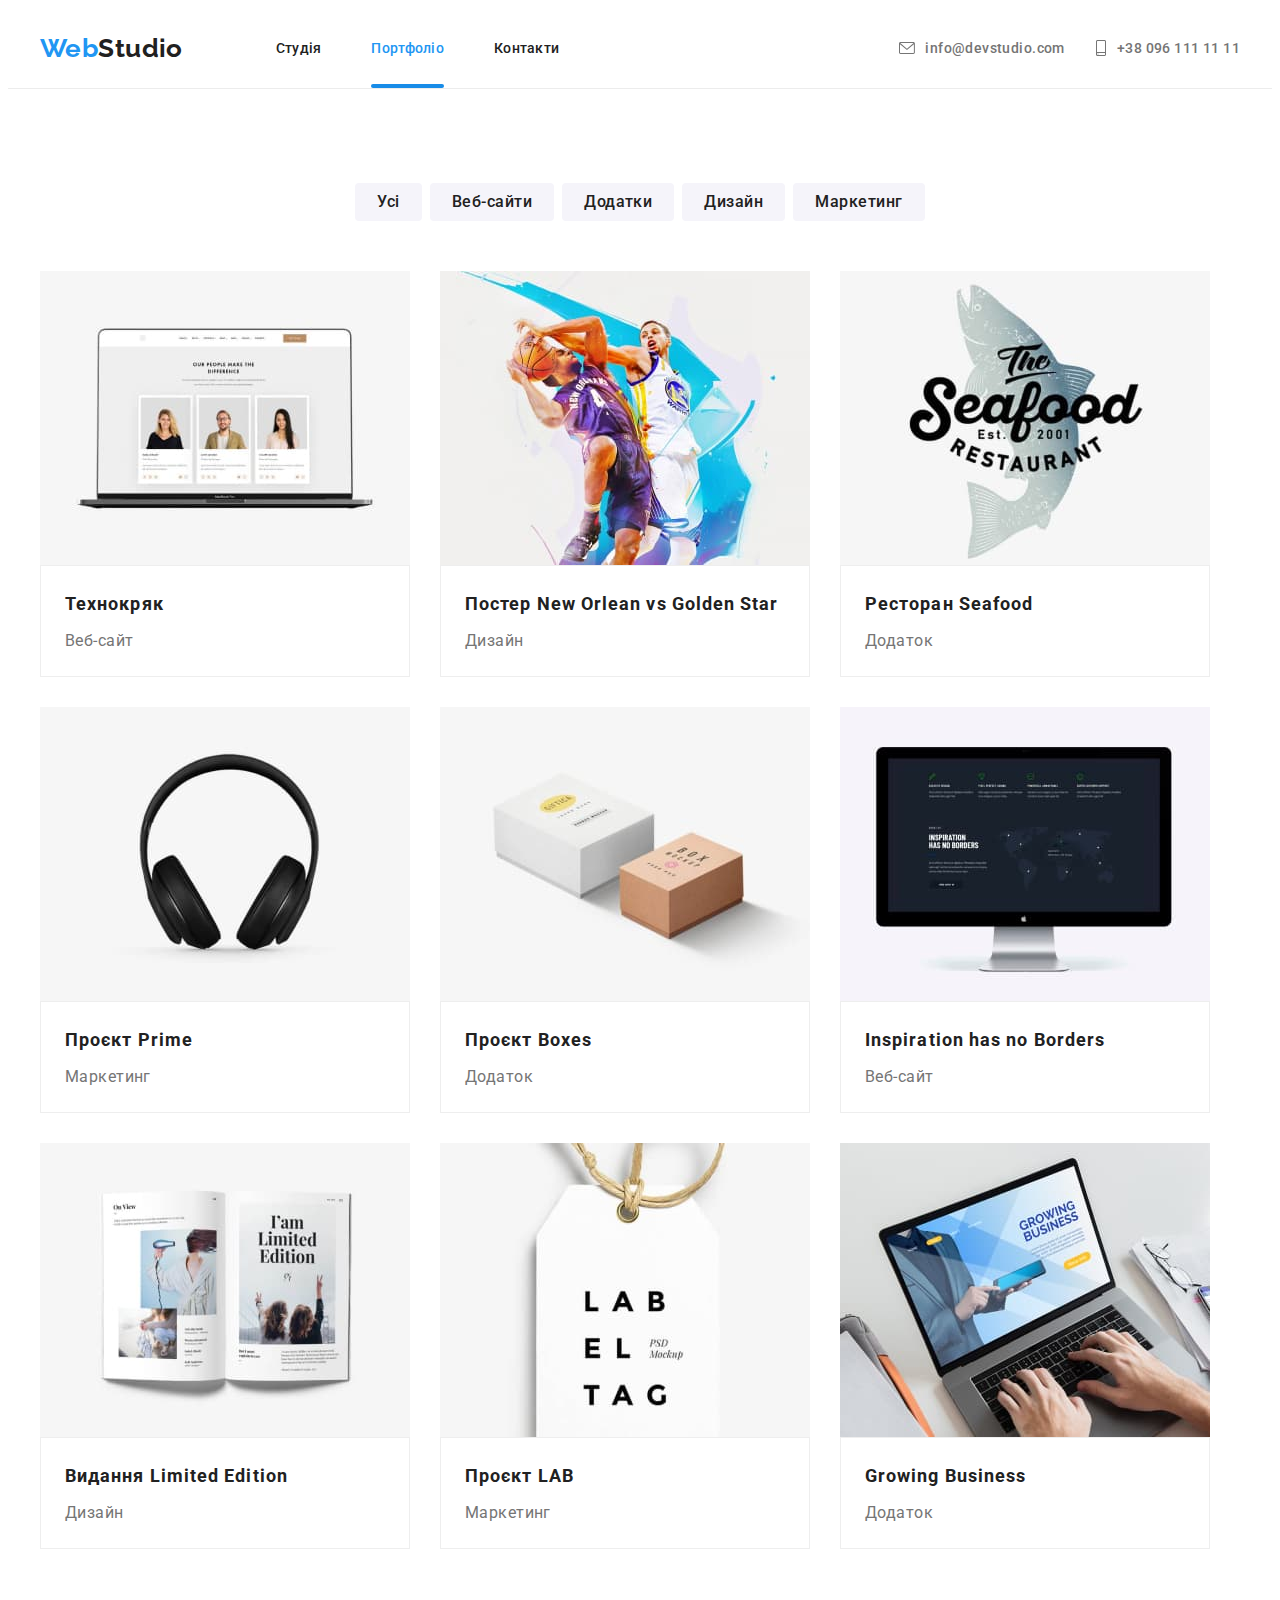
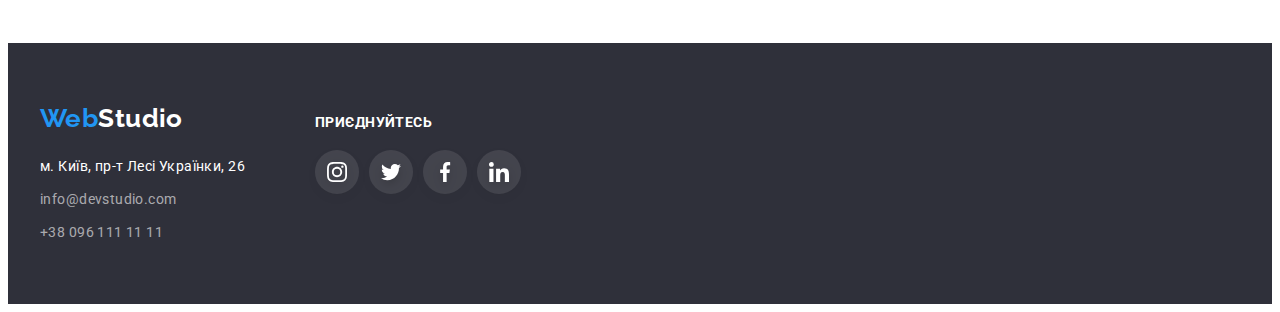
==== portfolio.html @ 24f04f9a "Initial commit" ====
<!DOCTYPE html>
<html lang="uk">
  <head>
    <meta charset="UTF-8" />
    <meta http-equiv="X-UA-Compatible" content="IE=edge" />
    <meta name="viewport" content="width=device-width, initial-scale=1.0" />
    <title>Портфоліо</title>
    <link rel="preconnect" href="https://fonts.googleapis.com" />
    <link rel="preconnect" href="https://fonts.gstatic.com" crossorigin />
    <link
      href="https://fonts.googleapis.com/css2?family=Raleway:wght@700&family=Roboto:wght@400;500;700;900&display=swap"
      rel="stylesheet"
    />
    <link
      rel="stylesheet"
      href="https://cdnjs.cloudflare.com/ajax/libs/modern-normalize/1.1.0/modern-normalize.min.css"
      integrity="sha512-wpPYUAdjBVSE4KJnH1VR1HeZfpl1ub8YT/NKx4PuQ5NmX2tKuGu6U/JRp5y+Y8XG2tV+wKQpNHVUX03MfMFn9Q=="
      crossorigin="anonymous"
      referrerpolicy="no-referrer"
    />
    <link rel="stylesheet" href="./css/styles.css" />
  </head>
  <body>
    <!-- Шапка сайту -->
    <header class="menu">
      <div class="main-nav container">
        <nav class="navi">
          <a class="logo link" href="./index.html">Web<span class="logo-text-header">Studio</span></a>

          <ul class="navi-items list">
            <li class="item">
              <a class="header-link" href="./index.html">Студія</a>
            </li>
            <li class="item">
              <a class="header-link current" href="./portfolio.html">Портфоліо</a>
            </li>
            <li class="item"><a class="header-link" href="#">Контакти</a></li>
          </ul>
        </nav>

        <ul class="navi-contacts list">
          <li class="item">
            <a class="navi-link" href="mailto:info@devstudio.com">
              <svg class="navi-icon" width="16" height="12">
                <use href="./images/sprite.svg#icon-envelope"></use>
              </svg>
              info@devstudio.com</a
            >
          </li>
          <li class="item">
            <a class="navi-link" href="tel:+380961111111">
              <svg class="navi-icon" width="12" height="16">
                <use href="./images/sprite.svg#icon-smartphone"></use></svg
              >+38 096 111 11 11</a
            >
          </li>
        </ul>
      </div>
    </header>

    <main>
      <section class="portfolio section">
        <div class="container">
          <h1 class="visually-hidden">Наші проєкти</h1>
          <ul class="filter-items list">
            <li class="item">
              <button type="button" class="btn-secondary">Усі</button>
            </li>
            <li class="item">
              <button type="button" class="btn-secondary">Веб-сайти</button>
            </li>
            <li class="item">
              <button type="button" class="btn-secondary">Додатки</button>
            </li>
            <li class="item">
              <button type="button" class="btn-secondary">Дизайн</button>
            </li>
            <li class="item">
              <button type="button" class="btn-secondary">Маркетинг</button>
            </li>
          </ul>

          <ul class="cards list">
            <li class="card">
              <a class="card-link" href="#">
                <div class="card-thumb">
                  <img class="card-img" src="./images/project1.jpg" width="370" height="294" alt="Технокряк" />
                  <div class="card-overlay">
                    <p class="card-overlay-desc">
                      Ресурс пропонує комплексні пропозиції з різним рівнем функціоналу та сервісів. Все це дозволить
                      відвідувачу отримати вичерпні відомості про компанію чи приватну особу.
                    </p>
                  </div>
                </div>

                <div class="card-desc">
                  <h2 class="card-title">Технокряк</h2>
                  <p class="card-type">Веб-сайт</p>
                </div>
              </a>
            </li>

            <li class="card">
              <a class="card-link" href="#">
                <div class="card-thumb">
                  <img
                    class="card-img"
                    src="./images/project2.jpg"
                    width="370"
                    height="294"
                    alt="Постер New Orlean vs Golden Star"
                  />
                  <div class="card-overlay">
                    <p class="card-overlay-desc">
                      Ресурс пропонує комплексні пропозиції з різним рівнем функціоналу та сервісів. Все це дозволить
                      відвідувачу отримати вичерпні відомості про компанію чи приватну особу.
                    </p>
                  </div>
                </div>

                <div class="card-desc">
                  <h2 class="card-title">Постер New Orlean vs Golden Star</h2>
                  <p class="card-type">Дизайн</p>
                </div>
              </a>
            </li>

            <li class="card">
              <a class="card-link" href="#">
                <div class="card-thumb">
                  <img class="card-img" src="./images/project3.jpg" width="370" height="294" alt="Ресторан Seafood" />
                  <div class="card-overlay">
                    <p class="card-overlay-desc">
                      Ресурс пропонує комплексні пропозиції з різним рівнем функціоналу та сервісів. Все це дозволить
                      відвідувачу отримати вичерпні відомості про компанію чи приватну особу.
                    </p>
                  </div>
                </div>

                <div class="card-desc">
                  <h2 class="card-title">Ресторан Seafood</h2>
                  <p class="card-type">Додаток</p>
                </div>
              </a>
            </li>

            <li class="card">
              <a class="card-link" href="#">
                <div class="card-thumb">
                  <img class="card-img" src="./images/project4.jpg" width="370" height="294" alt="Проєкт Prime" />
                  <div class="card-overlay">
                    <p class="card-overlay-desc">
                      Ресурс пропонує комплексні пропозиції з різним рівнем функціоналу та сервісів. Все це дозволить
                      відвідувачу отримати вичерпні відомості про компанію чи приватну особу.
                    </p>
                  </div>
                </div>

                <div class="card-desc">
                  <h2 class="card-title">Проєкт Prime</h2>
                  <p class="card-type">Маркетинг</p>
                </div>
              </a>
            </li>

            <li class="card">
              <a class="card-link" href="#">
                <div class="card-thumb">
                  <img class="card-img" src="./images/project5.jpg" width="370" height="294" alt="Проєкт Boxes" />
                  <div class="card-overlay">
                    <p class="card-overlay-desc">
                      Ресурс пропонує комплексні пропозиції з різним рівнем функціоналу та сервісів. Все це дозволить
                      відвідувачу отримати вичерпні відомості про компанію чи приватну особу.
                    </p>
                  </div>
                </div>

                <div class="card-desc">
                  <h2 class="card-title">Проєкт Boxes</h2>
                  <p class="card-type">Додаток</p>
                </div>
              </a>
            </li>

            <li class="card">
              <a class="card-link" href="#">
                <div class="card-thumb">
                  <img
                    class="card-img"
                    src="./images/project6.jpg"
                    width="370"
                    height="294"
                    alt="Inspiration has no Borders"
                  />
                  <div class="card-overlay">
                    <p class="card-overlay-desc">
                      Ресурс пропонує комплексні пропозиції з різним рівнем функціоналу та сервісів. Все це дозволить
                      відвідувачу отримати вичерпні відомості про компанію чи приватну особу.
                    </p>
                  </div>
                </div>

                <div class="card-desc">
                  <h2 class="card-title">Inspiration has no Borders</h2>
                  <p class="card-type">Веб-сайт</p>
                </div>
              </a>
            </li>

            <li class="card">
              <a class="card-link" href="#">
                <div class="card-thumb">
                  <img
                    class="card-img"
                    src="./images/project7.jpg"
                    width="370"
                    height="294"
                    alt="Видання Limited Edition"
                  />
                  <div class="card-overlay">
                    <p class="card-overlay-desc">
                      Ресурс пропонує комплексні пропозиції з різним рівнем функціоналу та сервісів. Все це дозволить
                      відвідувачу отримати вичерпні відомості про компанію чи приватну особу.
                    </p>
                  </div>
                </div>

                <div class="card-desc">
                  <h2 class="card-title">Видання Limited Edition</h2>
                  <p class="card-type">Дизайн</p>
                </div>
              </a>
            </li>

            <li class="card">
              <a class="card-link" href="#">
                <div class="card-thumb">
                  <img class="card-img" src="./images/project8.jpg" width="370" height="294" alt="Проєкт LAB" />
                  <div class="card-overlay">
                    <p class="card-overlay-desc">
                      Ресурс пропонує комплексні пропозиції з різним рівнем функціоналу та сервісів. Все це дозволить
                      відвідувачу отримати вичерпні відомості про компанію чи приватну особу.
                    </p>
                  </div>
                </div>

                <div class="card-desc">
                  <h2 class="card-title">Проєкт LAB</h2>
                  <p class="card-type">Маркетинг</p>
                </div>
              </a>
            </li>

            <li class="card">
              <a class="card-link" href="#">
                <div class="card-thumb">
                  <img class="card-img" src="./images/project9.jpg" width="370" height="294" alt="Growing Business" />
                  <div class="card-overlay">
                    <p class="card-overlay-desc">
                      Ресурс пропонує комплексні пропозиції з різним рівнем функціоналу та сервісів. Все це дозволить
                      відвідувачу отримати вичерпні відомості про компанію чи приватну особу.
                    </p>
                  </div>
                </div>

                <div class="card-desc">
                  <h2 class="card-title">Growing Business</h2>
                  <p class="card-type">Додаток</p>
                </div>
              </a>
            </li>
          </ul>
        </div>
      </section>
    </main>

    <!-- Підвал -->
    <footer class="footer">
      <div class="container">
        <div class="footer-info">
          <a class="logo" href="./index.html">Web<span class="logo-text-footer">Studio</span></a>
          <address class="footer-contacts">
            <ul class="address-list list">
              <li class="address-item">
                <a
                  class="address-link"
                  href="https://goo.gl/maps/n3ZvedRcKPrbeR4S9"
                  target="_blank"
                  rel="noreferrer noopener nofollow"
                  >м. Київ, пр-т Лесі Українки, 26</a
                >
              </li>
              <li class="address-item">
                <a class="footer-link" href="mailto:info@devstudio.com">info@devstudio.com</a>
              </li>
              <li class="address-item">
                <a class="footer-link" href="tel:+380961111111">+38 096 111 11 11</a>
              </li>
            </ul>
          </address>
        </div>

        <div class="join-us">
          <p class="join-us-title capitalize">Приєднуйтесь</p>
          <ul class="join-us-links list">
            <li class="thumb">
              <a class="social-link-footer" href="#">
                <svg class="footer-icon" width="20" height="20">
                  <use href="./images/sprite.svg#icon-instagram"></use>
                </svg>
              </a>
            </li>
            <li class="thumb">
              <a class="social-link-footer" href="#">
                <svg class="footer-icon" width="20" height="20">
                  <use href="./images/sprite.svg#icon-twitter"></use>
                </svg>
              </a>
            </li>
            <li class="thumb">
              <a class="social-link-footer" href="#">
                <svg class="footer-icon" width="20" height="20">
                  <use href="./images/sprite.svg#icon-facebook"></use>
                </svg>
              </a>
            </li>
            <li class="thumb">
              <a class="social-link-footer" href="#">
                <svg class="footer-icon" width="20" height="20">
                  <use href="./images/sprite.svg#icon-linkedin"></use>
                </svg>
              </a>
            </li>
          </ul>
        </div>
      </div>
    </footer>
  </body>
</html>
---- css/styles.css ----
/* 2196F3 blue logo color */
/* 000000 black logo color */
/* FFFFFF white main bgd color */
/* 212121 main font color */
/* 757575 tel color */
/* 757575 p color */

:root {
  --main-font-color: #212121;
  --main-bgd-color: #ffffff;
  --paragraph-color: #757575;
  --primary-logo-color: #2196f3;
  --contacts-color: rgba(255, 255, 255, 0.6);
  --btn-secondary-color: #f5f4fa;
  --btn-active-color: #188ce8;
  --card-border-color: #eeeeee;
  --footer-bgd-color: #2f303a;
  --border-color: #ececec;
  --team-icon-color: #afb1b8;
  --social-links-footer-color: rgba(255, 255, 255, 0.1);
  --activities-bgd-color: rgba(47, 48, 58, 0.8);
  --backdrop-bgd-color: rgba(0, 0, 0, 0.1);
  --card-overlay-bgd-color: rgba(33, 150, 243, 0.9);

  --time-function: 250ms cubic-bezier(0.4, 0, 0.2, 1);
}

body {
  background-color: var(--main-bgd-color);
  color: var(--main-font-color);
  font-family: 'Roboto', sans-serif;
  font-size: 14px;
  letter-spacing: 0.03em;
}

h1,
h2,
h3,
h4,
h5,
h6,
p {
  margin: 0;
}

img {
  display: block;
  max-width: 100%;
  height: auto;
}

.visually-hidden {
  position: absolute;
  width: 1px;
  height: 1px;
  margin: -1px;
  border: 0;
  padding: 0;
  white-space: nowrap;
  clip-path: inset(100%);
  clip: rect(0 0 0 0);
  overflow: hidden;
}

.list {
  margin: 0;
  padding-left: 0;
  list-style: none;
}

.section {
  padding-top: 94px;
  padding-bottom: 94px;
}

.container {
  width: 1200px;
  margin: 0 auto;
  padding: 0 15px;
}

.capitalize {
  text-transform: uppercase;
}

/* Стилі шапки */
.menu {
  border-bottom: 1px solid var(--border-color);
}

.main-nav > .navi {
  display: flex;
  align-items: center;
}

.navi > .navi-items {
  display: flex;
}

.main-nav > .navi-contacts {
  display: flex;
  margin-left: auto;
}

.item > .navi-link {
  display: block;
  padding-top: 32px;
  padding-bottom: 32px;
}

.main-nav {
  display: flex;
  align-items: center;
}

.navi-items > .item:not(:last-child) {
  margin-right: 50px;
}

.navi-contacts > .item:not(:last-child) {
  margin-right: 30px;
}

.logo {
  color: var(--primary-logo-color);
  font-family: 'Raleway', sans-serif;
  font-weight: 700;
  font-size: 26px;
  line-height: calc(31 / 26);
  text-decoration: none;
}

.navi > .logo {
  display: block;
  margin-right: 93px;
}

.logo-text-header {
  color: var(--main-font-color);
}

.navi-items > .item {
  position: relative;
}

.item > .header-link {
  display: block;
  padding-top: 32px;
  padding-bottom: 32px;

  font-weight: 500;
  line-height: calc(16 / 14);
  letter-spacing: 0.02em;
  text-decoration: none;

  transition: color var(--time-function);
}

.item > .header-link:link,
.item > .header-link:visited {
  color: var(--main-font-color);
}

.item > .header-link:hover,
.item > .header-link:focus {
  color: var(--primary-logo-color);
}

.item > .header-link.current {
  color: var(--primary-logo-color);
}

.item > .header-link.current::after {
  position: absolute;
  display: block;
  left: 0;
  bottom: 0;

  content: '';
  width: 100%;
  height: 4px;

  background-color: var(--btn-active-color);
  border-radius: 2px;
}

.item > .navi-link {
  display: flex;
  align-items: center;
  color: var(--paragraph-color);
  font-weight: 500;
  text-decoration: none;

  transition: color var(--time-function);
}

.item > .navi-link:hover,
.item > .navi-link:focus {
  color: var(--primary-logo-color);
}

.navi-link > .navi-icon {
  margin-right: 10px;
}

.navi-link > .navi-icon {
  fill: currentColor;

  transition: color var(--time-function);
}

.navi-link > .navi-icon:hover {
  fill: var(--primary-logo-color);
}

/* Стилі героя */
.hero {
  padding: 200px 0;

  background-color: var(--footer-bgd-color);
  text-align: center;
}

.overlay {
  max-width: 1600px;
  height: 600px;
  margin: 0 auto;
  background-image: linear-gradient(to right, rgba(47, 48, 58, 0.4), rgba(47, 48, 58, 0.4)), url(../images/hero.jpg);
  background-repeat: no-repeat;
  background-size: cover;
}

.hero-title {
  display: inline-block;

  width: 696px;
  margin-bottom: 30px;
  color: var(--main-bgd-color);
  font-weight: 900;
  font-size: 44px;
  line-height: calc(60 / 44);
  letter-spacing: 0.06em;
}

/* Button-primary */
.btn-primary {
  display: block;
  margin: 0 auto;
  padding: 10px 32px;

  font-family: inherit;
  color: var(--main-bgd-color);
  background-color: var(--primary-logo-color);
  font-weight: 700;
  font-size: 16px;
  line-height: calc(30 / 16);
  letter-spacing: 0.06em;
  border-radius: 4px;
  border: none;
  cursor: pointer;
}

.btn-primary:active {
  background-color: var(--btn-active-color);
}

/* Стилі заголовків секцій */
.section-title {
  margin-bottom: 50px;

  font-size: 36px;
  line-height: calc(42 / 36);
  text-align: center;
  letter-spacing: 0.03em;
}

/* Стилі особливостей */
.features-list {
  display: flex;
}

.features-list > .features-item:not(:last-child) {
  margin-right: 30px;
}

.features-title {
  margin-bottom: 10px;

  font-size: 14px;
  line-height: calc(16 / 14);
}

.features-desc {
  color: var(--paragraph-color);
  line-height: calc(24 / 14);
}

.features-item > .thumb {
  display: flex;
  width: 270px;
  height: 120px;
  margin-bottom: 30px;
  align-items: center;
  justify-content: center;

  background-color: var(--btn-secondary-color);
  border-radius: 4px;
}

/* Чим ми займаємося */
.activities {
  padding-top: 0;
}

.activities-list {
  display: flex;
}

.activities-list > .activities-item:not(:last-child) {
  margin-right: 30px;
}

.activities-item {
  position: relative;
}

.activities-desc {
  position: absolute;
  content: '';
  display: flex;
  justify-content: center;
  align-items: center;

  left: 0;
  bottom: 0;

  width: 100%;
  height: 70px;

  font-weight: 700;
  line-height: calc(16 / 14);
  background-color: var(--activities-bgd-color);
  color: var(--main-bgd-color);
}

/* Стилі нашої команди */
.team {
  background-color: var(--btn-secondary-color);
}

.team-list {
  display: flex;
}

.team-list > .team-item {
  background-color: var(--main-bgd-color);
  filter: drop-shadow(0px 4px 4px rgba(0, 0, 0, 0.25));
  border-radius: 0px 0px 4px 4px;
}

.team-list > .team-item:not(:last-child) {
  margin-right: 30px;
}

.team-desc {
  padding: 30px 0;
}

.team-name {
  margin-bottom: 10px;

  font-weight: 500;
  font-size: 16px;
  line-height: calc(19 / 16);
  text-align: center;
}

.team-role {
  margin-bottom: 16px;
  color: var(--paragraph-color);
  font-size: 16px;
  line-height: calc(19 / 16);
  text-align: center;
}

.team-social-links {
  display: flex;
  justify-content: center;
}

.thumb > .team-link {
  display: flex;
  justify-content: center;
  align-items: center;
  width: 44px;
  height: 44px;

  color: var(--team-icon-color);
  border-radius: 50%;

  transition: color var(--time-function), background-color var(--time-function);
}

.thumb > .team-link:hover,
.thumb > .team-link:focus {
  background-color: var(--primary-logo-color);
  color: var(--main-bgd-color);
}

.team-social-links > .thumb:not(:last-child) {
  margin-right: 10px;
}

.team-icon {
  fill: currentColor;
}

/* Постійні клієнти */
.clients-list {
  display: flex;
  justify-content: center;
  align-items: center;
}

.clients-item > .clients-link {
  display: flex;
  align-items: center;
  justify-content: center;

  width: 170px;
  height: 92px;

  color: var(--team-icon-color);
  border-radius: 4px;
  border: 1px solid var(--team-icon-color);

  transition: color var(--time-function);
}

.clients-item > .clients-link:hover,
.clients-item > .clients-link:focus {
  border-color: var(--primary-logo-color);
  color: var(--primary-logo-color);
}

.clients-item:not(:last-child) {
  margin-right: 30px;
}

.client-icon {
  fill: currentColor;
}

/* Стилі підвалу */
.footer > .container {
  display: flex;
  align-items: baseline;
}

.footer-info {
  margin-right: 70px;
}

.footer {
  padding: 60px 0;

  background-color: var(--footer-bgd-color);
}

.footer .logo {
  display: inline-block;
  margin-bottom: 20px;
}

.logo-text-footer {
  color: var(--main-bgd-color);
}

.address-list > .address-item:not(:last-child) {
  margin-bottom: 9px;
}

.address-item > .address-link {
  color: var(--main-bgd-color);
  font-style: normal;
  font-weight: 400;
  line-height: calc(24 / 14);
  text-decoration: none;

  transition: color var(--time-function);
}

.address-item > .address-link:hover,
.address-item > .address-link:focus {
  color: var(--primary-logo-color);
}

.address-item > .footer-link {
  color: var(--contacts-color);
  font-style: normal;
  font-weight: 400;
  line-height: calc(24 / 14);
  text-decoration: none;

  transition: color var(--time-function);
}

.address-item > .footer-link:hover,
.address-item > .footer-link:focus {
  color: var(--primary-logo-color);
}

.join-us-title {
  margin-bottom: 20px;
  color: var(--main-bgd-color);
  font-weight: 700;
  line-height: calc(16 / 14);
}

.join-us-links {
  display: flex;
  justify-content: center;
}

.thumb > .social-link-footer {
  display: flex;
  justify-content: center;
  align-items: center;
  width: 44px;
  height: 44px;
  background-color: var(--social-links-footer-color);
  border-radius: 50%;
  filter: drop-shadow(0px 4px 4px rgba(0, 0, 0, 0.25));

  transition: background-color var(--time-function);
}

.thumb > .social-link-footer:hover,
.thumb > .social-link-footer:focus {
  background-color: var(--primary-logo-color);
}

.join-us-links > .thumb:not(:last-child) {
  margin-right: 10px;
}

.footer-icon {
  fill: var(--main-bgd-color);
}

/* ---------Портфоліо---------- */
/* btn-secondary */
.filter-items {
  display: flex;
  justify-content: center;
  margin-bottom: 50px;
}

.filter-items > .item:not(:last-child) {
  margin-right: 8px;
}

.btn-secondary {
  padding: 6px 22px;

  font-family: inherit;
  color: var(--main-font-color);
  background-color: var(--btn-secondary-color);
  font-weight: 500;
  font-size: 16px;
  line-height: calc(26 / 16);
  letter-spacing: 0.03em;
  border-radius: 4px;
  border: none;
  cursor: pointer;

  transition: color var(--time-function), background-color var(--time-function), box-shadow var(--time-function);
}

.btn-secondary:hover,
.btn-secondary:focus {
  color: var(--main-bgd-color);
  background-color: var(--primary-logo-color);
  box-shadow: 0px 3px 1px rgba(0, 0, 0, 0.1), 0px 1px 2px rgba(0, 0, 0, 0.08), 0px 2px 2px rgba(0, 0, 0, 0.12);
}

.cards {
  display: flex;
  flex-wrap: wrap;
}

.card {
  margin-right: 30px;
  margin-bottom: 30px;
}

.card-link {
  display: block;
  text-decoration: none;

  transition: transform var(--time-function), opacity var(--time-function);
}

.card-thumb {
  position: relative;
  overflow: hidden;
}

.card-link:link,
.card-link:visited {
  color: var(--main-font-color);
}

.card-link:hover,
.card-link:focus {
  box-shadow: 0px 4px 4px 0px rgba(0, 0, 0, 0.25);
}

.card-link:hover .card-overlay,
.card-link:focus .card-overlay {
  opacity: 1;
  transform: translateY(0);
}

.card-overlay {
  position: absolute;

  top: 0;
  left: 0;
  width: 370px;
  height: 294px;

  background-color: var(--card-overlay-bgd-color);

  opacity: 0;
  transform: translateY(100%);
  transition: transform var(--time-function);
}

.card-overlay-desc {
  position: absolute;
  top: 50%;
  left: 50%;
  transform: translate(-50%, -50%);
  width: 322px;

  font-size: 18px;
  line-height: calc(28 / 18);

  color: var(--main-bgd-color);
}

.cards > .card:nth-child(3n) {
  margin-right: 0;
}

.cards > .card:nth-last-child(-n + 3) {
  margin-bottom: 0;
}

.card-desc {
  padding: 20px 24px;
  border: solid 1px var(--card-border-color);
}

/* Стилі заголовків портфоліо */
.card-title {
  margin-bottom: 4px;
  font-size: 18px;
  line-height: calc(36 / 18);
  letter-spacing: 0.06em;
}

.card-type {
  color: var(--paragraph-color);
  font-size: 16px;
  line-height: calc(30 / 16);
}

.backdrop {
  position: fixed;
  top: 0;
  left: 0;

  width: 100%;
  height: 100%;

  background-color: var(--backdrop-bgd-color);
  transform: scale(1);
  visibility: visible;
  opacity: 1;
  transition: scale var(--time-function), visibility var(--time-function), opacity var(--time-function);
}

.backdrop.is-hidden {
  visibility: hidden;
  opacity: 0;
  pointer-events: none;
}

.modal {
  position: absolute;
  top: 50%;
  left: 50%;
  transform: translate(-50%, -50%);

  min-width: 528px;
  min-height: 581px;
  border-radius: 4px;

  background-color: var(--main-bgd-color);
}

.modal-close-btn {
  position: absolute;
  top: 8px;
  right: 8px;

  display: flex;
  justify-content: center;
  align-items: center;

  width: 30px;
  height: 30px;
  border: 1px solid var(--backdrop-bgd-color);
  border-radius: 50%;

  background-color: var(--main-bgd-color);
  cursor: pointer;
  transition: background-color var(--time-function);
}

.modal-close-btn:active {
  background-color: rgba(0, 0, 0, 0.2);
}

.modal-close-icon {
  fill: #000;
}
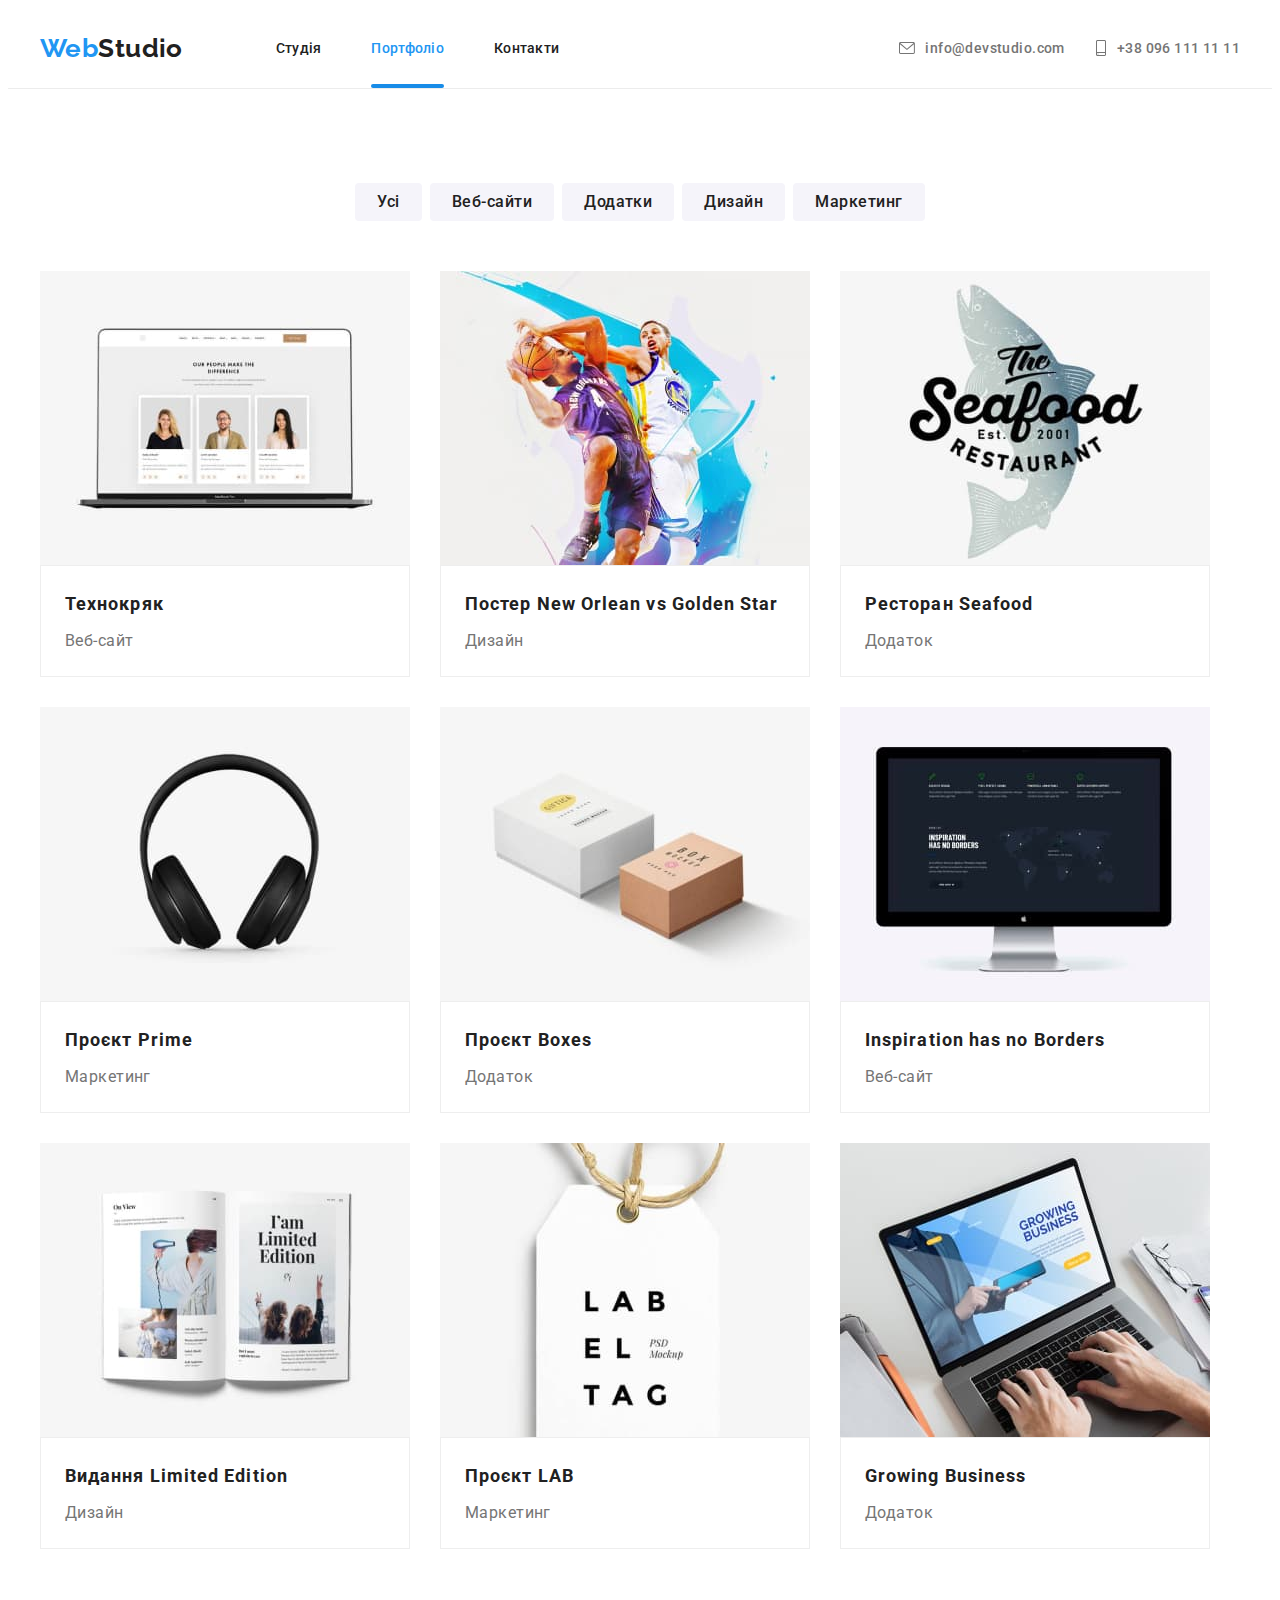
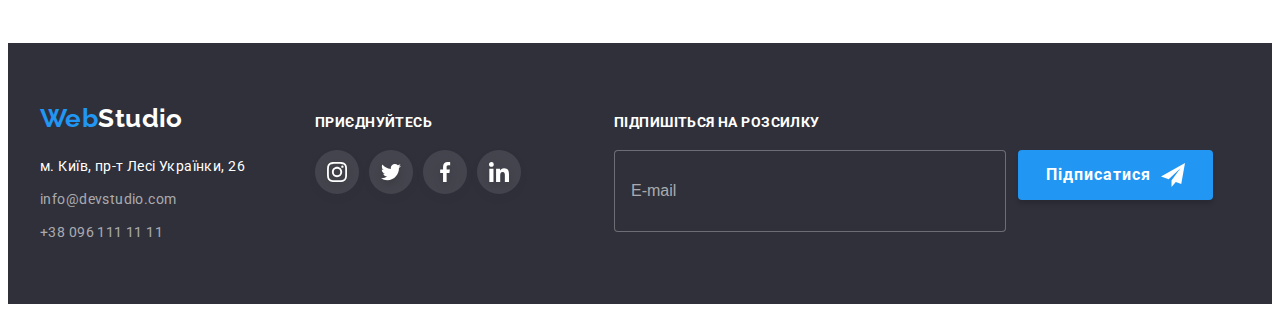
==== commit 7ae7e2e1: "Update input names" ====
--- a/portfolio.html
+++ b/portfolio.html
@@ -333,6 +333,19 @@
             </li>
           </ul>
         </div>
+
+        <div class="subscribe">
+          <p class="subscribe-title capitalize">Підпишіться на розсилку</p>
+          <form class="subscribe-form">
+            <input class="subscribe-input" name="subscribe-email" type="email" placeholder="E-mail" />
+            <button class="btn-primary" type="submit">
+              Підписатися
+              <svg class="send-icon" width="24" height="24">
+                <use href="./images/sprite.svg#icon-send"></use>
+              </svg>
+            </button>
+          </form>
+        </div>
       </div>
     </footer>
   </body>
--- a/css/styles.css
+++ b/css/styles.css
@@ -21,6 +21,9 @@
   --activities-bgd-color: rgba(47, 48, 58, 0.8);
   --backdrop-bgd-color: rgba(0, 0, 0, 0.1);
   --card-overlay-bgd-color: rgba(33, 150, 243, 0.9);
+  --input-border-color: rgba(33, 33, 33, 0.2);
+  --placeholder-color: rgba(117, 117, 117, 0.5);
+  --footer-input-border-color: rgba(255, 255, 255, 0.3);
 
   --time-function: 250ms cubic-bezier(0.4, 0, 0.2, 1);
 }
@@ -47,6 +50,10 @@
   display: block;
   max-width: 100%;
   height: auto;
+}
+
+textarea {
+  resize: none;
 }
 
 .visually-hidden {
@@ -62,6 +69,15 @@
   overflow: hidden;
 }
 
+.unselectable {
+  -webkit-touch-callout: none;
+  -webkit-user-select: none;
+  -khtml-user-select: none;
+  -moz-user-select: none;
+  -ms-user-select: none;
+  user-select: none;
+}
+
 .list {
   margin: 0;
   padding-left: 0;
@@ -510,6 +526,10 @@
   color: var(--primary-logo-color);
 }
 
+.join-us {
+  margin-right: 93px;
+}
+
 .join-us-title {
   margin-bottom: 20px;
   color: var(--main-bgd-color);
@@ -546,6 +566,54 @@
 
 .footer-icon {
   fill: var(--main-bgd-color);
+}
+
+.subscribe-form {
+  display: flex;
+}
+
+.subscribe-form button {
+  padding: 10px 28px;
+  height: 50px;
+  display: flex;
+  justify-content: center;
+  align-items: center;
+
+  box-shadow: 0px 4px 4px rgba(0, 0, 0, 0.15);
+}
+
+.subscribe-form input {
+  width: 358px;
+  height: 50px;
+  margin-right: 12px;
+}
+
+.subscribe-input {
+  padding: 15px 16px;
+
+  font-size: 16px;
+  line-height: calc(20 / 16);
+
+  color: var(--main-bgd-color);
+  background-color: var(--footer-bgd-color);
+  border: 1px solid var(--footer-input-border-color);
+  border-radius: 4px;
+}
+
+.subscribe-input::placeholder {
+  color: var(--contacts-color);
+}
+
+.send-icon {
+  fill: var(--main-bgd-color);
+  margin-left: 10px;
+}
+
+.subscribe-title {
+  margin-bottom: 20px;
+  font-weight: 700;
+  line-height: calc(16 / 14);
+  color: var(--main-bgd-color);
 }
 
 /* ---------Портфоліо---------- */
@@ -663,7 +731,8 @@
   border: solid 1px var(--card-border-color);
 }
 
-/* Стилі заголовків портфоліо */
+/* !Стилі заголовків портфоліо */
+
 .card-title {
   margin-bottom: 4px;
   font-size: 18px;
@@ -677,6 +746,8 @@
   line-height: calc(30 / 16);
 }
 
+/* !Стилі модалки */
+
 .backdrop {
   position: fixed;
   top: 0;
@@ -727,6 +798,7 @@
 
   background-color: var(--main-bgd-color);
   cursor: pointer;
+
   transition: background-color var(--time-function);
 }
 
@@ -734,6 +806,167 @@
   background-color: rgba(0, 0, 0, 0.2);
 }
 
+.modal-close-btn:hover > .modal-close-icon,
+.modal-close-btn:focus > .modal-close-icon {
+  fill: var(--primary-logo-color);
+}
+
 .modal-close-icon {
   fill: #000;
-}
+
+  transition: fill var(--time-function);
+}
+
+.feedback-form {
+  padding: 40px 0;
+  width: 448px;
+  padding-top: 40px;
+  margin: 0 auto;
+}
+
+.feedback-form button {
+  padding: 10px 52px;
+  box-shadow: 0px 4px 4px rgba(0, 0, 0, 0.15);
+}
+
+.feedback-form button:hover,
+.feedback-form button:focus {
+  background-color: var(--btn-active-color);
+}
+
+.feedback-slogan {
+  text-align: center;
+  margin-bottom: 30px;
+
+  font-weight: 700;
+  font-size: 20px;
+  line-height: calc(23 / 20);
+}
+
+.feedback-form > .form-field {
+  position: relative;
+
+  display: flex;
+  flex-direction: column;
+}
+
+.feedback-form > .form-field label {
+  position: absolute;
+
+  width: 100%;
+
+  top: -4px;
+  left: 0;
+
+  transform: translateY(-100%);
+
+  font-size: 12px;
+  line-height: calc(14 / 12);
+  letter-spacing: 0.01em;
+
+  color: var(--paragraph-color);
+}
+
+.feedback-form > .form-field input {
+  width: 100%;
+  margin-bottom: 10px;
+  padding-top: 12px;
+  padding-bottom: 12px;
+  padding-left: 42px;
+
+  font: inherit;
+  border-radius: 4px;
+  border: 1px solid var(--input-border-color);
+  outline: none;
+
+  transition: border-color var(--time-function);
+}
+
+.feedback-form > .form-field input:focus,
+.form-field > .comment-input:focus {
+  border-color: var(--primary-logo-color);
+}
+
+.feedback-form > .form-field:focus-within > .feedback-form-icon {
+  fill: var(--primary-logo-color);
+}
+
+.feedback-form-icon {
+  position: absolute;
+  top: 11px;
+  left: 12px;
+  margin-right: 12px;
+
+  transition: fill var(--time-function);
+}
+
+.checkmark-icon {
+  position: absolute;
+  top: 8px;
+  left: 3px;
+
+  fill: var(--main-bgd-color);
+}
+
+.checkbox-icon {
+  position: absolute;
+  top: 4px;
+  left: 0;
+
+  transition: background-color var(--time-function), fill var(--time-function), border var(--time-function);
+}
+
+.comment-input {
+  padding: 12px 16px;
+  border-radius: 4px;
+  border: 1px solid var(--input-border-color);
+  outline: none;
+
+  transition: border-color var(--time-function);
+}
+
+.comment-input::placeholder {
+  font-size: 12px;
+  line-height: calc(14 / 12);
+  letter-spacing: 0.01em;
+  color: var(--placeholder-color);
+}
+
+.form-field {
+  margin-bottom: 20px;
+}
+
+.checkbox {
+  position: relative;
+  margin-bottom: 30px;
+}
+
+.submit-checkbox {
+  position: absolute;
+  width: 1px;
+  height: 1px;
+  margin: -1px;
+  border: 0;
+  padding: 0;
+  white-space: nowrap;
+  clip-path: inset(100%);
+  clip: rect(0 0 0 0);
+  overflow: hidden;
+}
+
+.submit-checkbox:checked ~ .checkbox-icon {
+  background-color: var(--primary-logo-color);
+  fill: var(--primary-logo-color);
+  border: 1px solid var(--primary-logo-color);
+  border-radius: 2px;
+}
+
+.checkbox-label {
+  padding-left: 20px;
+  color: var(--paragraph-color);
+  line-height: calc(24 / 14);
+}
+
+.checkbox-link {
+  color: var(--primary-logo-color);
+}
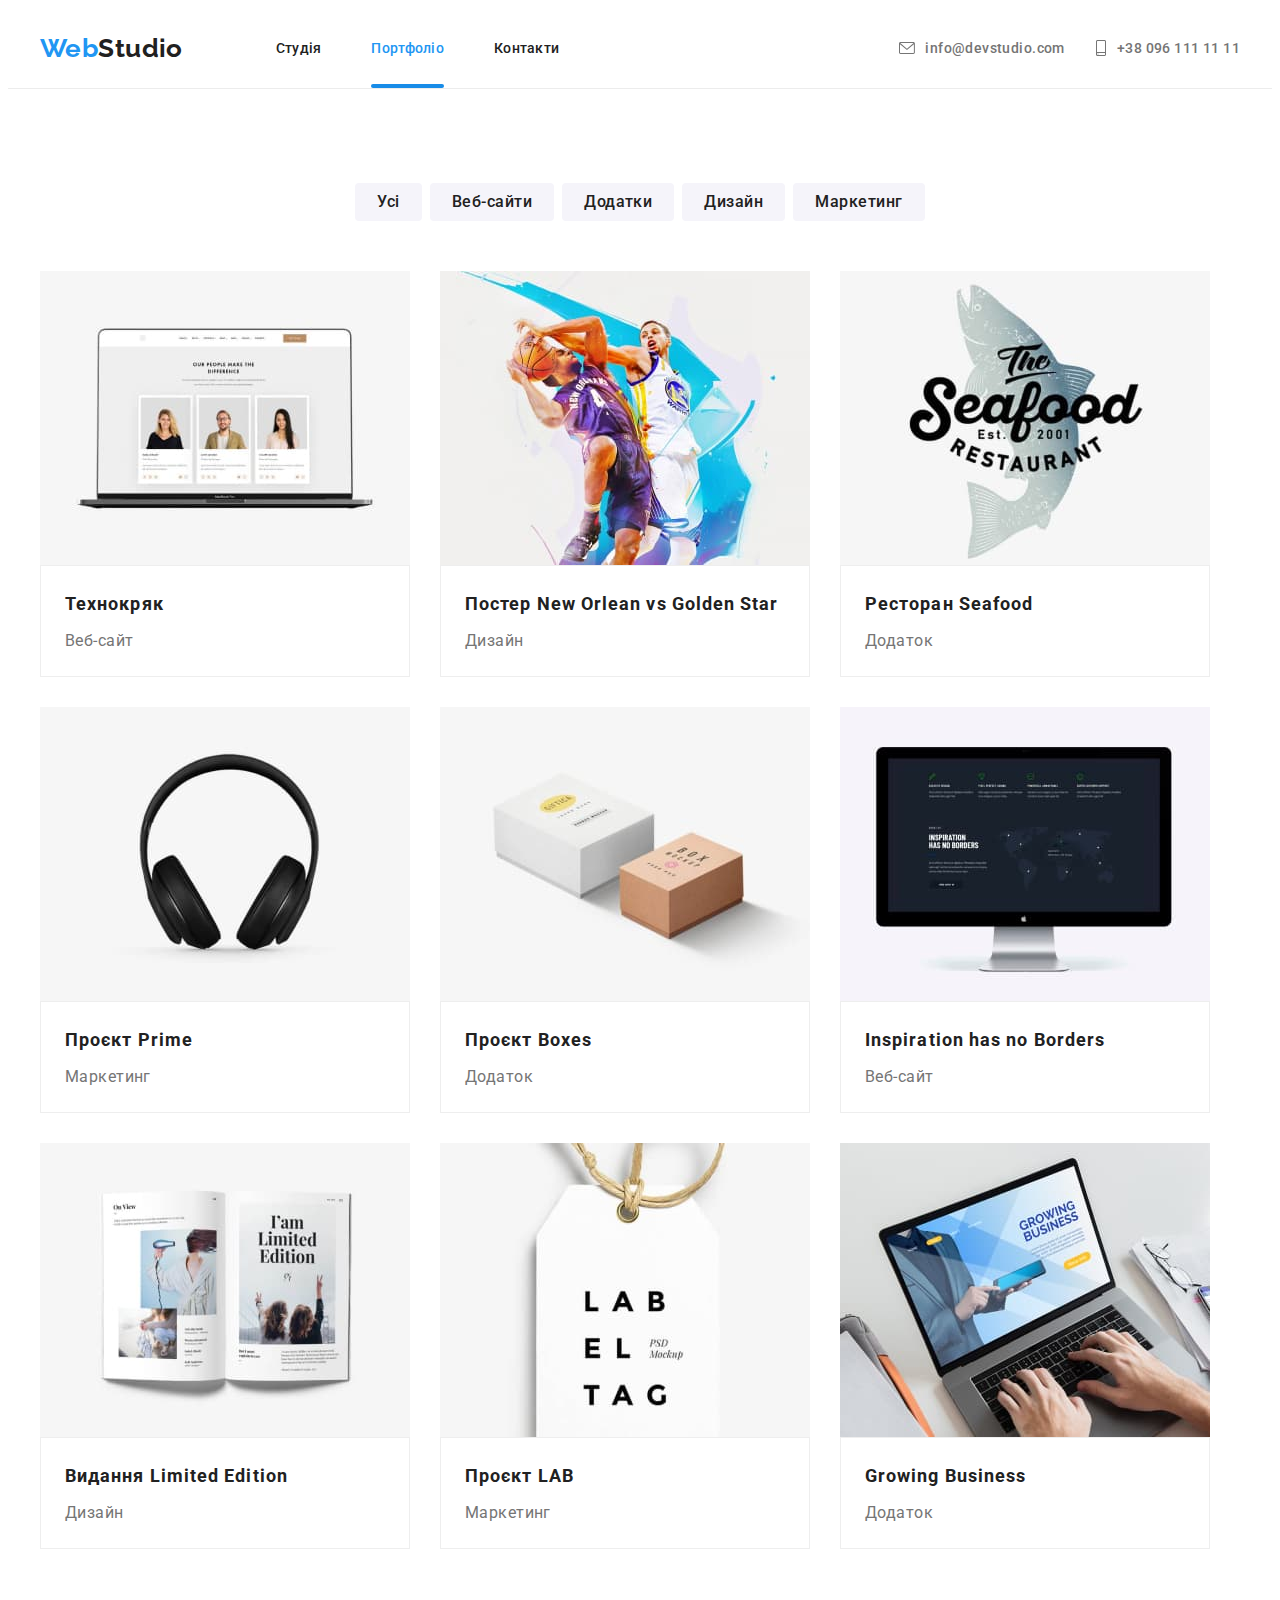
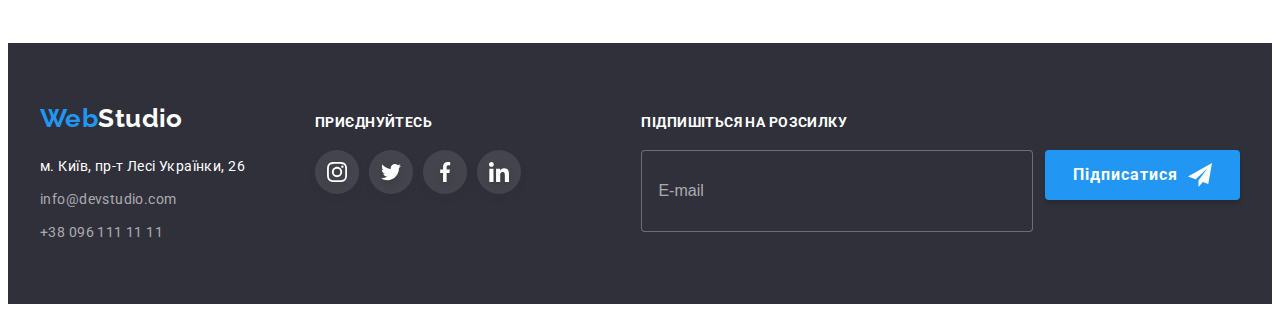
==== commit d0d26d78: "Fix modal and checkbox" ====
--- a/portfolio.html
+++ b/portfolio.html
@@ -337,7 +337,7 @@
         <div class="subscribe">
           <p class="subscribe-title capitalize">Підпишіться на розсилку</p>
           <form class="subscribe-form">
-            <input class="subscribe-input" name="subscribe-email" type="email" placeholder="E-mail" />
+            <input class="subscribe-input" name="subscribe-email" type="email" placeholder="E-mail" required />
             <button class="btn-primary" type="submit">
               Підписатися
               <svg class="send-icon" width="24" height="24">
--- a/css/styles.css
+++ b/css/styles.css
@@ -527,7 +527,7 @@
 }
 
 .join-us {
-  margin-right: 93px;
+  margin-right: auto;
 }
 
 .join-us-title {
@@ -775,11 +775,13 @@
   left: 50%;
   transform: translate(-50%, -50%);
 
-  min-width: 528px;
-  min-height: 581px;
+  width: 528px;
+  height: 581px;
+  padding: 40px;
   border-radius: 4px;
 
   background-color: var(--main-bgd-color);
+  box-shadow: 0px 1px 3px rgba(0, 0, 0, 0.12), 0px 1px 1px rgba(0, 0, 0, 0.14), 0px 2px 1px rgba(0, 0, 0, 0.2);
 }
 
 .modal-close-btn {
@@ -817,16 +819,11 @@
   transition: fill var(--time-function);
 }
 
-.feedback-form {
-  padding: 40px 0;
-  width: 448px;
-  padding-top: 40px;
-  margin: 0 auto;
-}
-
 .feedback-form button {
   padding: 10px 52px;
   box-shadow: 0px 4px 4px rgba(0, 0, 0, 0.15);
+
+  transition: box-shadow var(--time-function);
 }
 
 .feedback-form button:hover,
@@ -836,7 +833,7 @@
 
 .feedback-slogan {
   text-align: center;
-  margin-bottom: 30px;
+  margin-bottom: 12px;
 
   font-weight: 700;
   font-size: 20px;
@@ -845,21 +842,14 @@
 
 .feedback-form > .form-field {
   position: relative;
-
-  display: flex;
-  flex-direction: column;
+  margin-bottom: 10px;
+}
+
+.form-field.comment {
+  margin-bottom: 20px;
 }
 
 .feedback-form > .form-field label {
-  position: absolute;
-
-  width: 100%;
-
-  top: -4px;
-  left: 0;
-
-  transform: translateY(-100%);
-
   font-size: 12px;
   line-height: calc(14 / 12);
   letter-spacing: 0.01em;
@@ -868,8 +858,10 @@
 }
 
 .feedback-form > .form-field input {
+  display: block;
   width: 100%;
-  margin-bottom: 10px;
+  height: 40px;
+  margin-top: 4px;
   padding-top: 12px;
   padding-bottom: 12px;
   padding-left: 42px;
@@ -893,31 +885,19 @@
 
 .feedback-form-icon {
   position: absolute;
-  top: 11px;
+  top: 50%;
   left: 12px;
-  margin-right: 12px;
 
   transition: fill var(--time-function);
 }
 
-.checkmark-icon {
-  position: absolute;
-  top: 8px;
-  left: 3px;
-
-  fill: var(--main-bgd-color);
-}
-
-.checkbox-icon {
-  position: absolute;
-  top: 4px;
-  left: 0;
-
-  transition: background-color var(--time-function), fill var(--time-function), border var(--time-function);
-}
-
 .comment-input {
+  display: block;
+  width: 100%;
+  height: 120px;
+  margin-top: 4px;
   padding: 12px 16px;
+
   border-radius: 4px;
   border: 1px solid var(--input-border-color);
   outline: none;
@@ -932,16 +912,24 @@
   color: var(--placeholder-color);
 }
 
-.form-field {
-  margin-bottom: 20px;
-}
-
-.checkbox {
+.check-container {
+  display: flex;
+  justify-content: center;
+  align-items: center;
+
+  margin-bottom: 30px;
+}
+
+.check {
+  display: flex;
+  align-items: center;
   position: relative;
-  margin-bottom: 30px;
-}
-
-.submit-checkbox {
+  padding-left: 15px;
+  color: var(--paragraph-color);
+  line-height: calc(24 / 14);
+}
+
+.check__input {
   position: absolute;
   width: 1px;
   height: 1px;
@@ -954,19 +942,35 @@
   overflow: hidden;
 }
 
-.submit-checkbox:checked ~ .checkbox-icon {
+.check__box {
+  position: absolute;
+  left: 7px;
+  margin-top: 0.2em;
+  margin-left: -1em;
+  width: 16px;
+  height: 15px;
+  overflow: hidden;
+  border-radius: 2px;
+  background-color: white;
+  background-repeat: no-repeat;
+  background-position: 50% 50%;
+  box-shadow: 0 0 0 0.1em var(--main-font-color);
+}
+
+.checkmark-icon {
+  position: absolute;
+  top: 4px;
+  left: 3px;
+
+  fill: var(--main-bgd-color);
+}
+
+.check__input:checked ~ .check__box {
   background-color: var(--primary-logo-color);
-  fill: var(--primary-logo-color);
-  border: 1px solid var(--primary-logo-color);
-  border-radius: 2px;
-}
-
-.checkbox-label {
-  padding-left: 20px;
-  color: var(--paragraph-color);
-  line-height: calc(24 / 14);
+  box-shadow: 0 0 0 0.1em var(--primary-logo-color);
 }
 
 .checkbox-link {
   color: var(--primary-logo-color);
-}
+  margin-left: 1px;
+}
